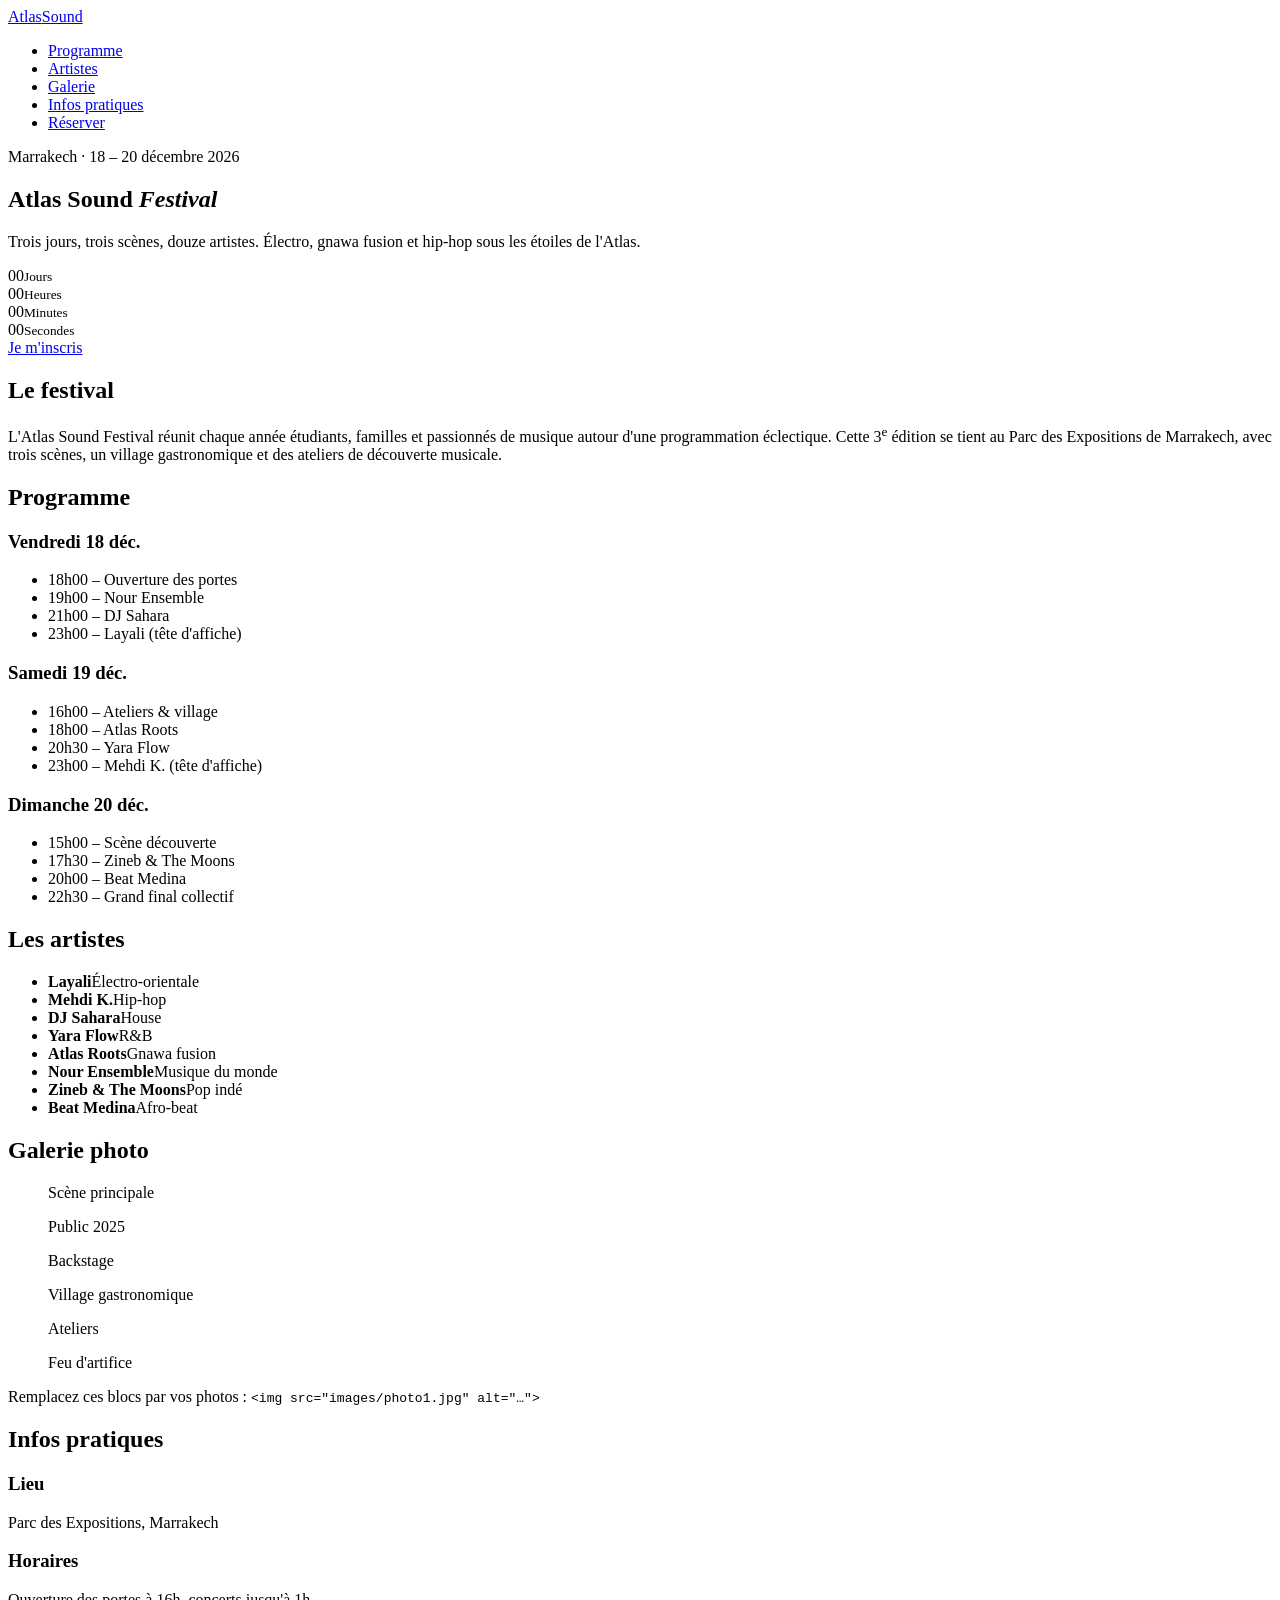
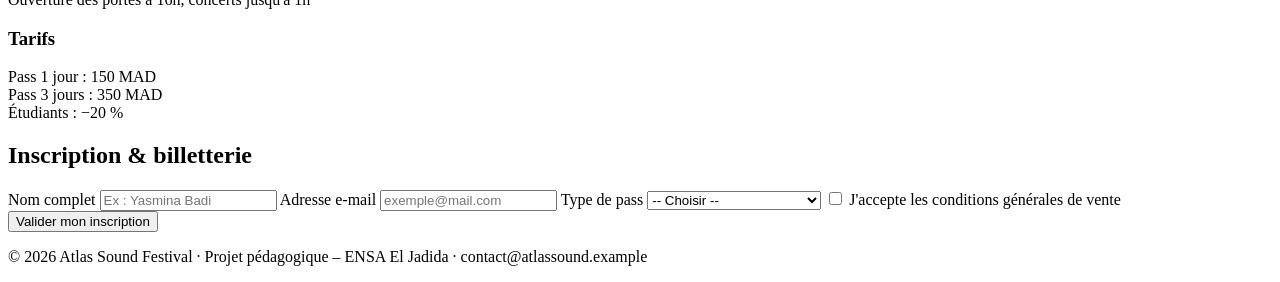
==== index.html @ ae04d4ff "feat: ajout structure HTML du festival" ====
<!DOCTYPE html>
<html lang="fr">
<head>
  <meta charset="UTF-8">
  <meta name="viewport" content="width=device-width, initial-scale=1">
  <title>Atlas Sound Festival 2026 – Festival de musique à Marrakech</title>
  <meta name="description" content="Atlas Sound Festival 2026 : 3 jours de musique, 12 artistes, une expérience inoubliable à Marrakech.">
  <link rel="stylesheet" href="style.css">
</head>
<body>

  <header class="site-header">
    <a href="#accueil" class="logo">Atlas<span>Sound</span></a>
    <nav>
      <ul>
        <li><a href="#programme">Programme</a></li>
        <li><a href="#artistes">Artistes</a></li>
        <li><a href="#galerie">Galerie</a></li>
        <li><a href="#infos">Infos pratiques</a></li>
        <li><a href="#inscription" class="btn-nav">Réserver</a></li>
      </ul>
    </nav>
  </header>

  <main>
    <!-- HERO + COMPTE À REBOURS -->
    <section id="accueil" class="hero">
      <p class="tagline">Marrakech · 18 – 20 décembre 2026</p>
      <h1>Atlas Sound <em>Festival</em></h1>
      <p class="lead">Trois jours, trois scènes, douze artistes. Électro, gnawa fusion et hip-hop sous les étoiles de l'Atlas.</p>

      <div id="countdown" class="countdown" aria-live="polite">
        <div><span id="days">00</span><small>Jours</small></div>
        <div><span id="hours">00</span><small>Heures</small></div>
        <div><span id="minutes">00</span><small>Minutes</small></div>
        <div><span id="seconds">00</span><small>Secondes</small></div>
      </div>
      <a href="#inscription" class="btn">Je m'inscris</a>
    </section>

    <!-- PRÉSENTATION -->
    <section class="section" id="presentation">
      <h2>Le festival</h2>
      <p>L'Atlas Sound Festival réunit chaque année étudiants, familles et passionnés de musique autour d'une programmation éclectique. Cette 3<sup>e</sup> édition se tient au Parc des Expositions de Marrakech, avec trois scènes, un village gastronomique et des ateliers de découverte musicale.</p>
    </section>

    <!-- PROGRAMME -->
    <section class="section alt" id="programme">
      <h2>Programme</h2>
      <div class="cards">
        <article class="card">
          <h3>Vendredi 18 déc.</h3>
          <ul>
            <li>18h00 – Ouverture des portes</li>
            <li>19h00 – Nour Ensemble</li>
            <li>21h00 – DJ Sahara</li>
            <li>23h00 – Layali (tête d'affiche)</li>
          </ul>
        </article>
        <article class="card">
          <h3>Samedi 19 déc.</h3>
          <ul>
            <li>16h00 – Ateliers & village</li>
            <li>18h00 – Atlas Roots</li>
            <li>20h30 – Yara Flow</li>
            <li>23h00 – Mehdi K. (tête d'affiche)</li>
          </ul>
        </article>
        <article class="card">
          <h3>Dimanche 20 déc.</h3>
          <ul>
            <li>15h00 – Scène découverte</li>
            <li>17h30 – Zineb & The Moons</li>
            <li>20h00 – Beat Medina</li>
            <li>22h30 – Grand final collectif</li>
          </ul>
        </article>
      </div>
    </section>

    <!-- ARTISTES -->
    <section class="section" id="artistes">
      <h2>Les artistes</h2>
      <ul class="artists">
        <li><strong>Layali</strong><span>Électro-orientale</span></li>
        <li><strong>Mehdi K.</strong><span>Hip-hop</span></li>
        <li><strong>DJ Sahara</strong><span>House</span></li>
        <li><strong>Yara Flow</strong><span>R&B</span></li>
        <li><strong>Atlas Roots</strong><span>Gnawa fusion</span></li>
        <li><strong>Nour Ensemble</strong><span>Musique du monde</span></li>
        <li><strong>Zineb & The Moons</strong><span>Pop indé</span></li>
        <li><strong>Beat Medina</strong><span>Afro-beat</span></li>
      </ul>
    </section>

    <!-- GALERIE -->
    <section class="section alt" id="galerie">
      <h2>Galerie photo</h2>
      <div class="gallery">
        <figure class="g1"><figcaption>Scène principale</figcaption></figure>
        <figure class="g2"><figcaption>Public 2025</figcaption></figure>
        <figure class="g3"><figcaption>Backstage</figcaption></figure>
        <figure class="g4"><figcaption>Village gastronomique</figcaption></figure>
        <figure class="g5"><figcaption>Ateliers</figcaption></figure>
        <figure class="g6"><figcaption>Feu d'artifice</figcaption></figure>
      </div>
      <p class="note">Remplacez ces blocs par vos photos : <code>&lt;img src="images/photo1.jpg" alt="…"&gt;</code></p>
    </section>

    <!-- INFOS PRATIQUES -->
    <section class="section" id="infos">
      <h2>Infos pratiques</h2>
      <div class="cards">
        <article class="card"><h3>Lieu</h3><p>Parc des Expositions, Marrakech</p></article>
        <article class="card"><h3>Horaires</h3><p>Ouverture des portes à 16h, concerts jusqu'à 1h</p></article>
        <article class="card"><h3>Tarifs</h3><p>Pass 1 jour : 150 MAD<br>Pass 3 jours : 350 MAD<br>Étudiants : −20 %</p></article>
      </div>
    </section>

    <!-- INSCRIPTION / BILLETTERIE -->
    <section class="section alt" id="inscription">
      <h2>Inscription & billetterie</h2>
      <form id="registerForm" novalidate>
        <label for="nom">Nom complet</label>
        <input type="text" id="nom" name="nom" placeholder="Ex : Yasmina Badi" autocomplete="name">
        <small class="error" id="err-nom"></small>

        <label for="email">Adresse e-mail</label>
        <input type="email" id="email" name="email" placeholder="exemple@mail.com" autocomplete="email">
        <small class="error" id="err-email"></small>

        <label for="pass">Type de pass</label>
        <select id="pass" name="pass">
          <option value="">-- Choisir --</option>
          <option value="1j">Pass 1 jour – 150 MAD</option>
          <option value="3j">Pass 3 jours – 350 MAD</option>
          <option value="etu">Pass étudiant – 280 MAD</option>
        </select>
        <small class="error" id="err-pass"></small>

        <label class="check"><input type="checkbox" id="cgv"> J'accepte les conditions générales de vente</label>
        <small class="error" id="err-cgv"></small>

        <button type="submit" class="btn">Valider mon inscription</button>
        <p id="formSuccess" class="success" role="status"></p>
      </form>
    </section>
  </main>

  <footer>
    <p>© 2026 Atlas Sound Festival · Projet pédagogique – ENSA El Jadida · contact@atlassound.example</p>
  </footer>

  <script src="script.js"></script>
</body>
</html>
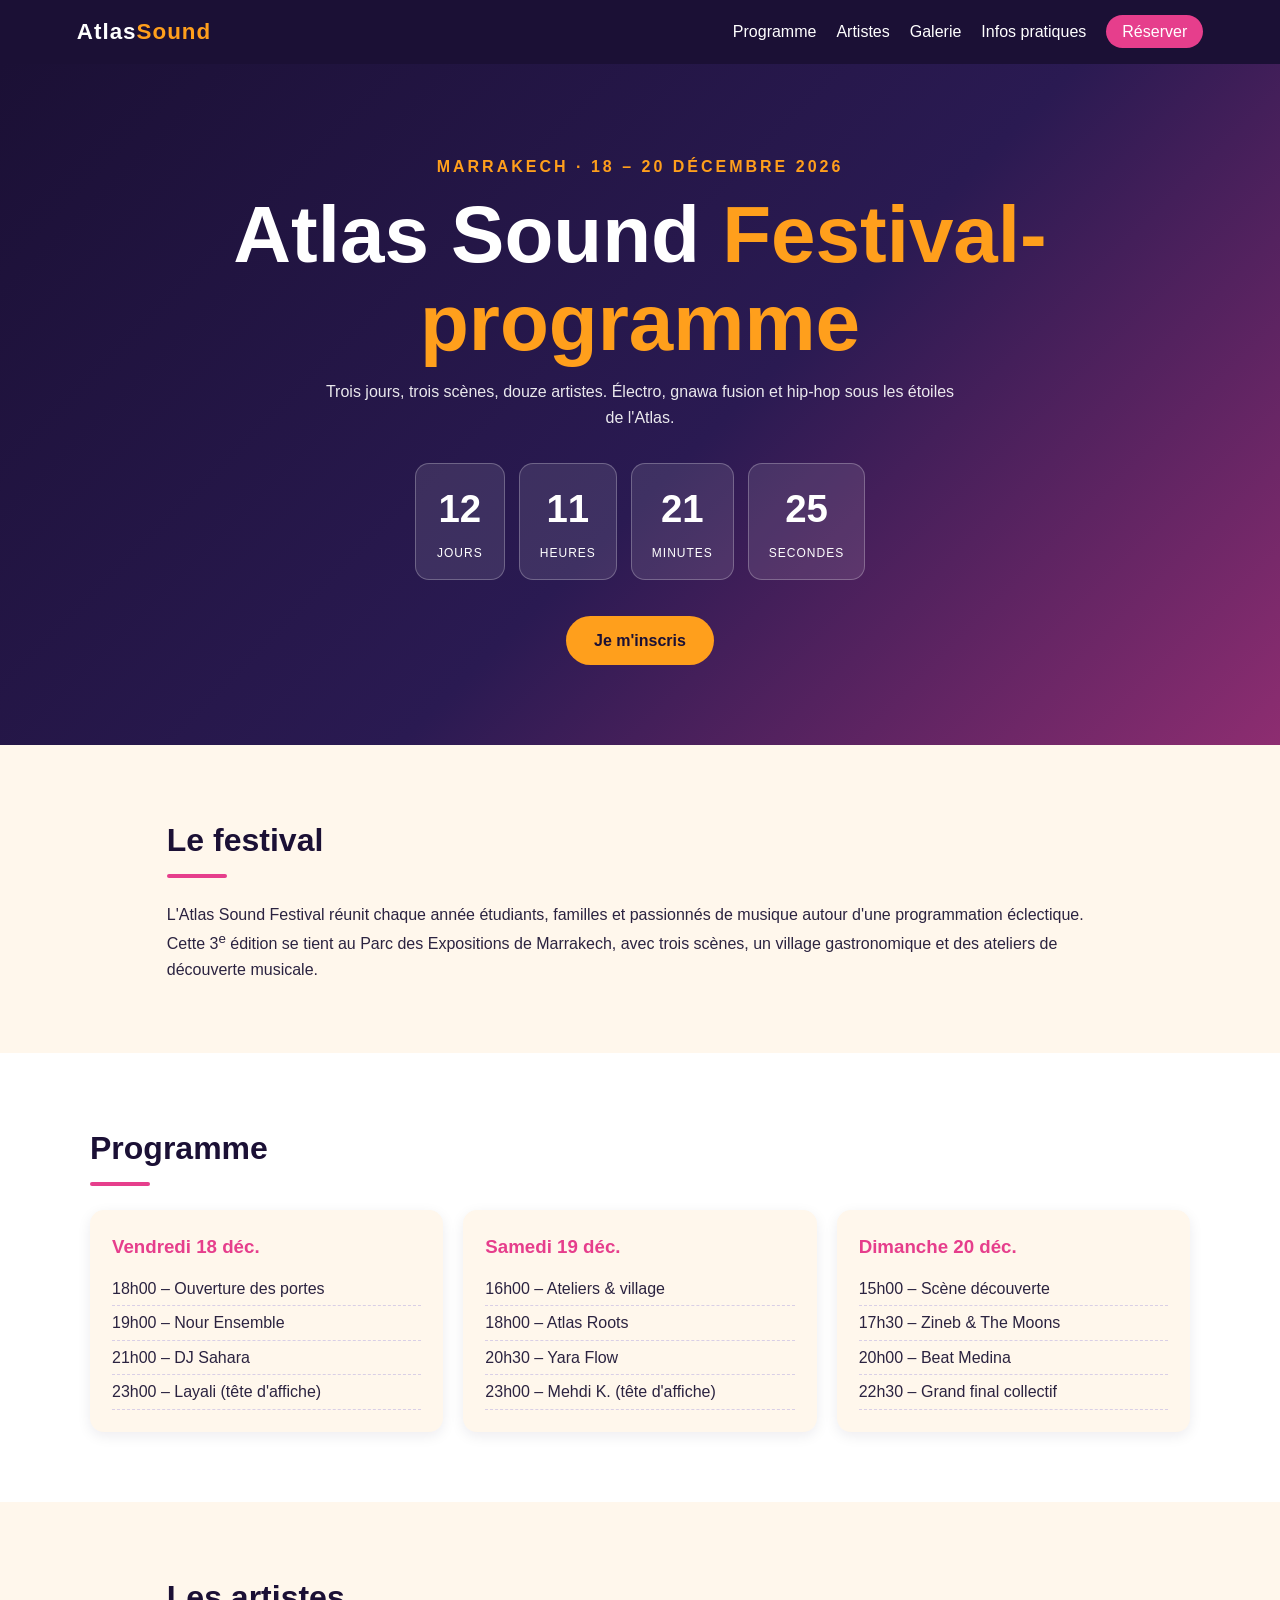
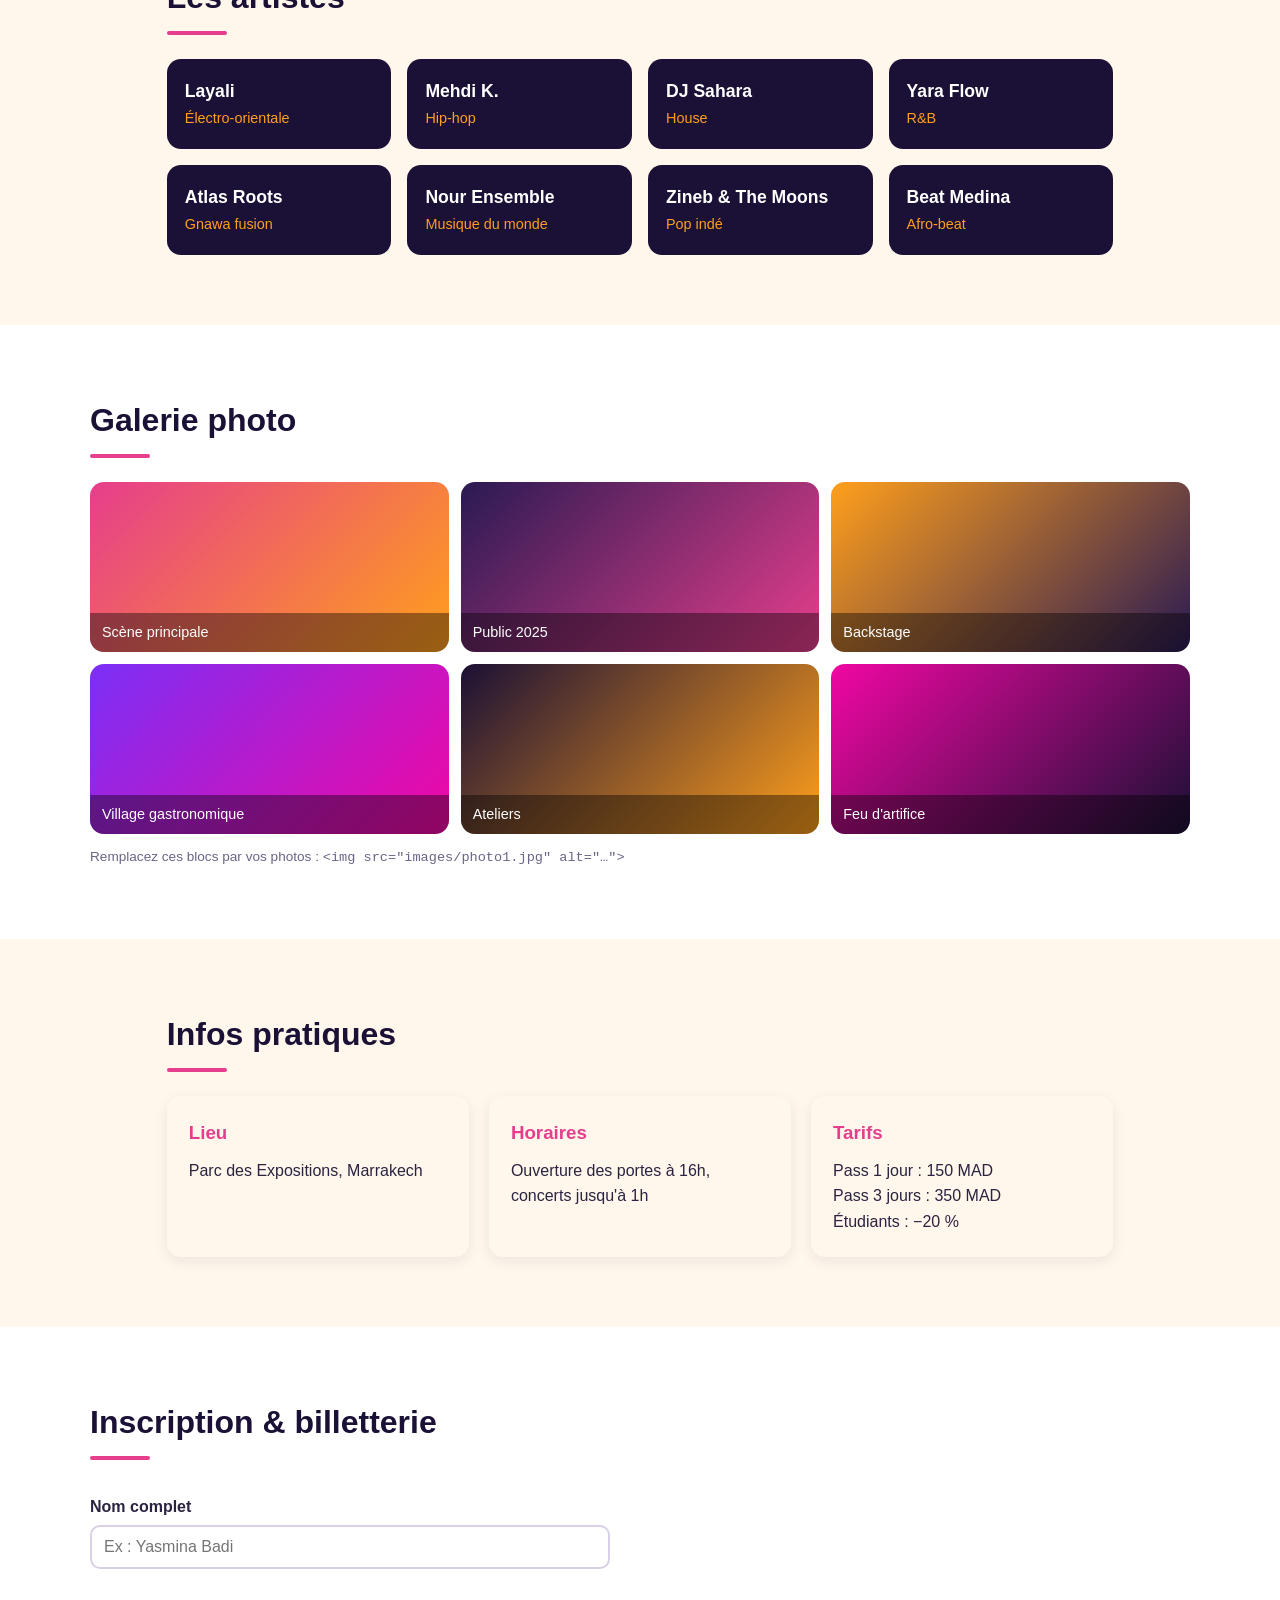
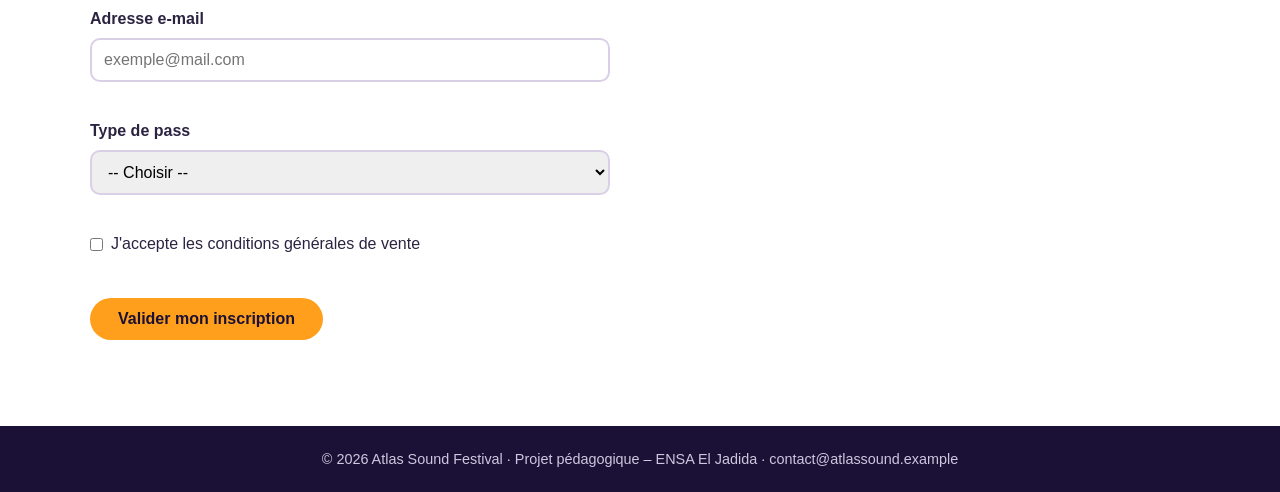
==== commit f676de29: "feat: titre version programme" ====
--- a/index.html
+++ b/index.html
@@ -26,7 +26,7 @@
     <!-- HERO + COMPTE À REBOURS -->
     <section id="accueil" class="hero">
       <p class="tagline">Marrakech · 18 – 20 décembre 2026</p>
-      <h1>Atlas Sound <em>Festival</em></h1>
+      <h1>Atlas Sound <em>Festival-programme</em></h1>
       <p class="lead">Trois jours, trois scènes, douze artistes. Électro, gnawa fusion et hip-hop sous les étoiles de l'Atlas.</p>
 
       <div id="countdown" class="countdown" aria-live="polite">
--- a/style.css
+++ b/style.css
@@ -0,0 +1,89 @@
+/* Palette : violet nuit #1b1035 | magenta #e63e8c | orange #ff9f1c | crème #fff7ec */
+:root {
+  --night: #1b1035;
+  --night-2: #2a1a52;
+  --magenta: #e63e8c;
+  --orange: #ff9f1c;
+  --cream: #fff7ec;
+  --text: #2b2340;
+  --radius: 14px;
+}
+
+* { box-sizing: border-box; margin: 0; padding: 0; }
+html { scroll-behavior: smooth; }
+body { font-family: "Segoe UI", Roboto, Arial, sans-serif; color: var(--text); background: var(--cream); line-height: 1.6; }
+a { color: inherit; text-decoration: none; }
+
+/* HEADER */
+.site-header { position: sticky; top: 0; z-index: 10; display: flex; justify-content: space-between; align-items: center; flex-wrap: wrap; gap: 8px; padding: 14px 6vw; background: var(--night); color: #fff; }
+.logo { font-weight: 800; font-size: 1.4rem; letter-spacing: 1px; }
+.logo span { color: var(--orange); }
+nav ul { display: flex; gap: 20px; list-style: none; flex-wrap: wrap; align-items: center; }
+nav a:hover { color: var(--orange); }
+.btn-nav { background: var(--magenta); padding: 8px 16px; border-radius: 999px; }
+.btn-nav:hover { color: #fff; background: #c92c77; }
+
+/* HERO */
+.hero { text-align: center; padding: 90px 6vw 80px; color: #fff; background: linear-gradient(135deg, var(--night) 0%, var(--night-2) 55%, var(--magenta) 140%); }
+.tagline { text-transform: uppercase; letter-spacing: 3px; color: var(--orange); font-weight: 600; }
+.hero h1 { font-size: clamp(2.4rem, 7vw, 5rem); line-height: 1.1; margin: 12px 0; }
+.hero h1 em { color: var(--orange); font-style: normal; }
+.lead { max-width: 640px; margin: 0 auto 32px; opacity: .9; }
+
+.countdown { display: flex; justify-content: center; gap: 14px; margin-bottom: 36px; flex-wrap: wrap; }
+.countdown div { background: rgba(255,255,255,.1); border: 1px solid rgba(255,255,255,.25); border-radius: var(--radius); padding: 14px 20px; min-width: 90px; }
+.countdown span { display: block; font-size: 2.4rem; font-weight: 800; }
+.countdown small { text-transform: uppercase; letter-spacing: 1px; font-size: .75rem; }
+
+.btn { display: inline-block; border: 0; cursor: pointer; background: var(--orange); color: var(--night); font-weight: 700; font-size: 1rem; padding: 12px 28px; border-radius: 999px; transition: transform .15s, background .15s; }
+.btn:hover { transform: translateY(-2px); background: #ffb23f; }
+
+/* SECTIONS */
+.section { padding: 70px 6vw; max-width: 1100px; margin: 0 auto; }
+.section.alt { max-width: none; background: #fff; padding-left: calc(6vw + max(0px, (100vw - 1100px) / 2 - 6vw)); padding-right: calc(6vw + max(0px, (100vw - 1100px) / 2 - 6vw)); }
+.section h2 { font-size: 2rem; margin-bottom: 24px; color: var(--night); position: relative; }
+.section h2::after { content: ""; display: block; width: 60px; height: 4px; background: var(--magenta); margin-top: 8px; border-radius: 2px; }
+
+.cards { display: grid; grid-template-columns: repeat(auto-fit, minmax(240px, 1fr)); gap: 20px; }
+.card { background: var(--cream); border-radius: var(--radius); padding: 22px; box-shadow: 0 4px 14px rgba(27,16,53,.08); }
+.alt .card { background: var(--cream); }
+.card h3 { color: var(--magenta); margin-bottom: 10px; }
+.card ul { list-style: none; }
+.card li { padding: 4px 0; border-bottom: 1px dashed #d9cfe6; }
+
+.artists { list-style: none; display: grid; grid-template-columns: repeat(auto-fit, minmax(200px, 1fr)); gap: 16px; }
+.artists li { background: var(--night); color: #fff; border-radius: var(--radius); padding: 18px; }
+.artists strong { display: block; font-size: 1.1rem; }
+.artists span { color: var(--orange); font-size: .9rem; }
+
+/* GALERIE (blocs colorés remplaçables par des <img>) */
+.gallery { display: grid; grid-template-columns: repeat(3, 1fr); gap: 12px; }
+.gallery figure { height: 170px; border-radius: var(--radius); display: flex; align-items: flex-end; overflow: hidden; }
+.gallery figcaption { width: 100%; padding: 8px 12px; color: #fff; background: rgba(0,0,0,.4); font-size: .9rem; }
+.gallery img { width: 100%; height: 100%; object-fit: cover; }
+.g1 { background: linear-gradient(135deg, #e63e8c, #ff9f1c); }
+.g2 { background: linear-gradient(135deg, #2a1a52, #e63e8c); }
+.g3 { background: linear-gradient(135deg, #ff9f1c, #2a1a52); }
+.g4 { background: linear-gradient(135deg, #7b2ff7, #f107a3); }
+.g5 { background: linear-gradient(135deg, #1b1035, #ff9f1c); }
+.g6 { background: linear-gradient(135deg, #f107a3, #1b1035); }
+.note { margin-top: 12px; font-size: .85rem; color: #6c6485; }
+
+/* FORMULAIRE */
+form { max-width: 520px; display: flex; flex-direction: column; gap: 6px; }
+label { font-weight: 600; margin-top: 10px; }
+input[type="text"], input[type="email"], select { padding: 11px 12px; border: 2px solid #d9cfe6; border-radius: 10px; font-size: 1rem; }
+input:focus, select:focus { outline: none; border-color: var(--magenta); }
+input.invalid, select.invalid { border-color: #d62839; }
+.check { display: flex; gap: 8px; align-items: center; font-weight: 400; }
+.error { color: #d62839; min-height: 1.1em; }
+.success { color: #1b8a4b; font-weight: 600; margin-top: 10px; }
+form .btn { margin-top: 14px; align-self: flex-start; }
+
+footer { background: var(--night); color: #cfc7e0; text-align: center; padding: 22px 6vw; font-size: .9rem; }
+
+/* RESPONSIVE */
+@media (max-width: 700px) {
+  .gallery { grid-template-columns: repeat(2, 1fr); }
+  nav ul { gap: 12px; font-size: .9rem; }
+}
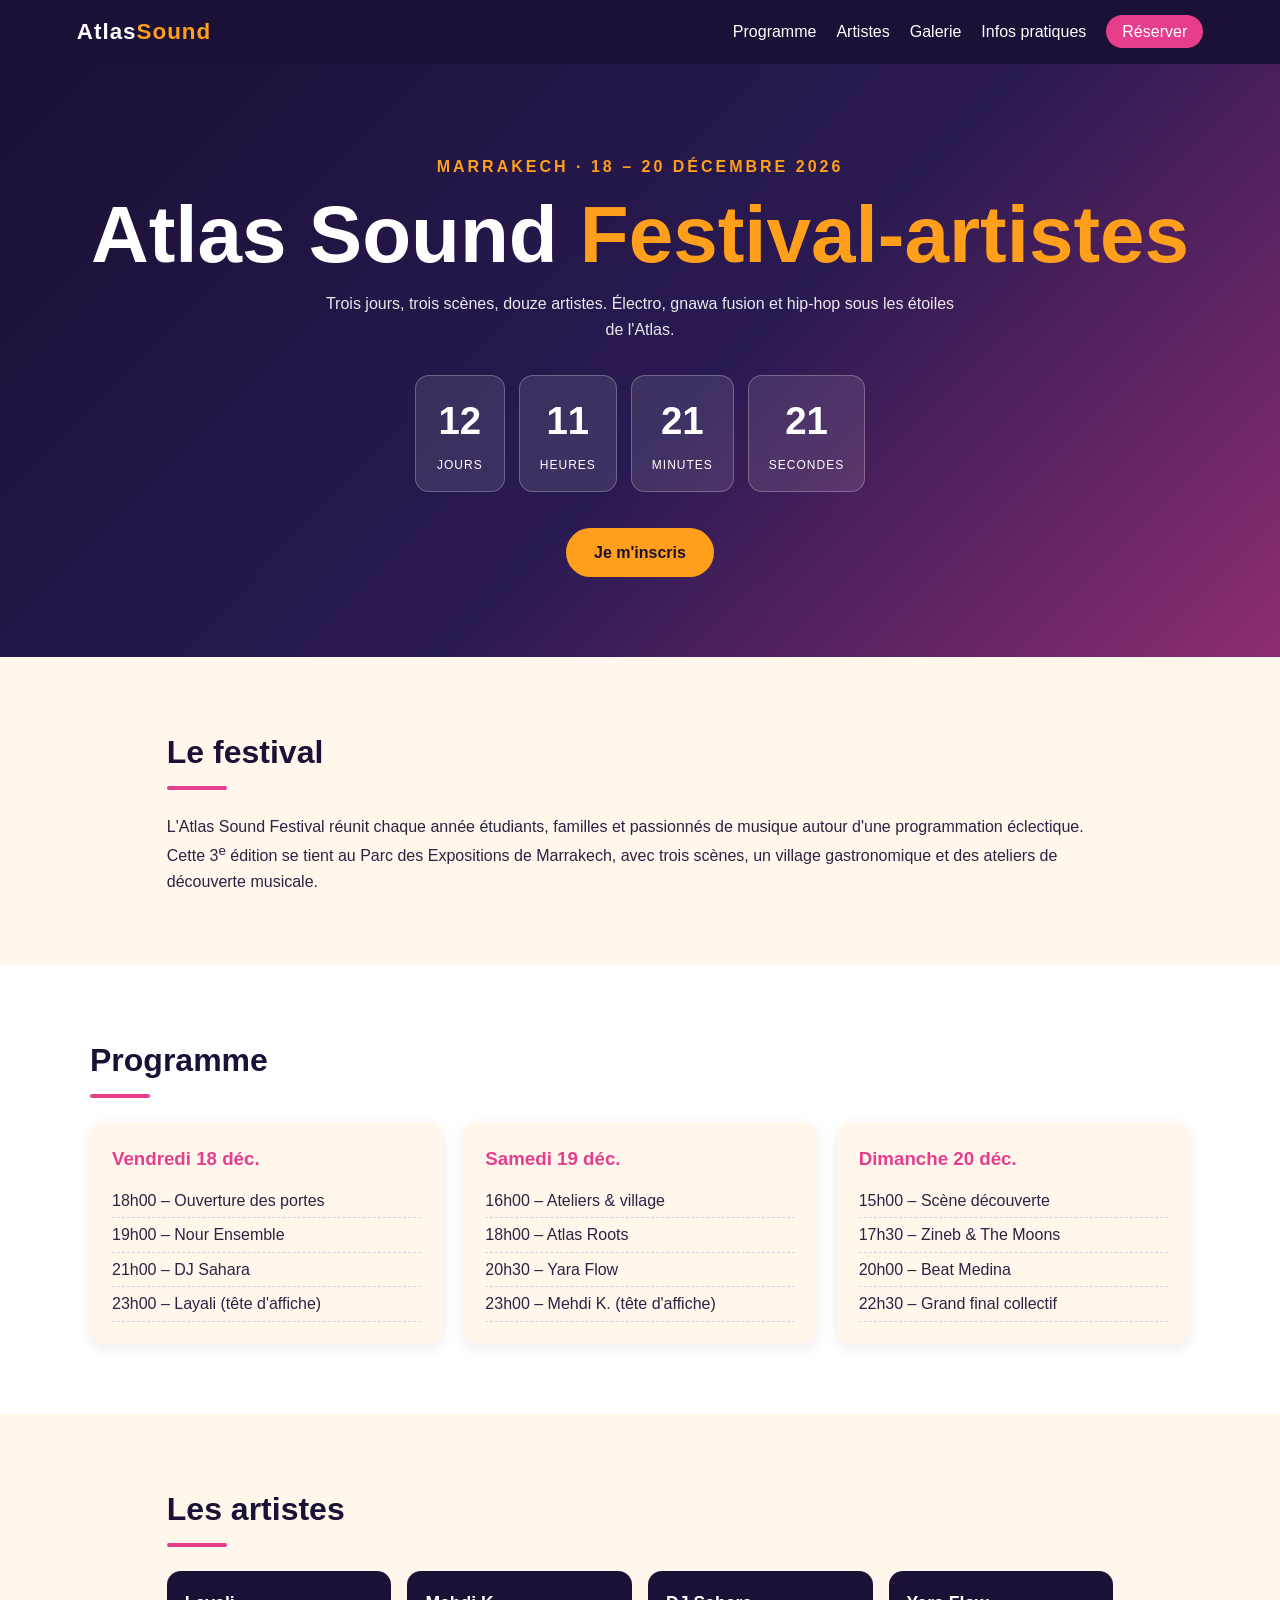
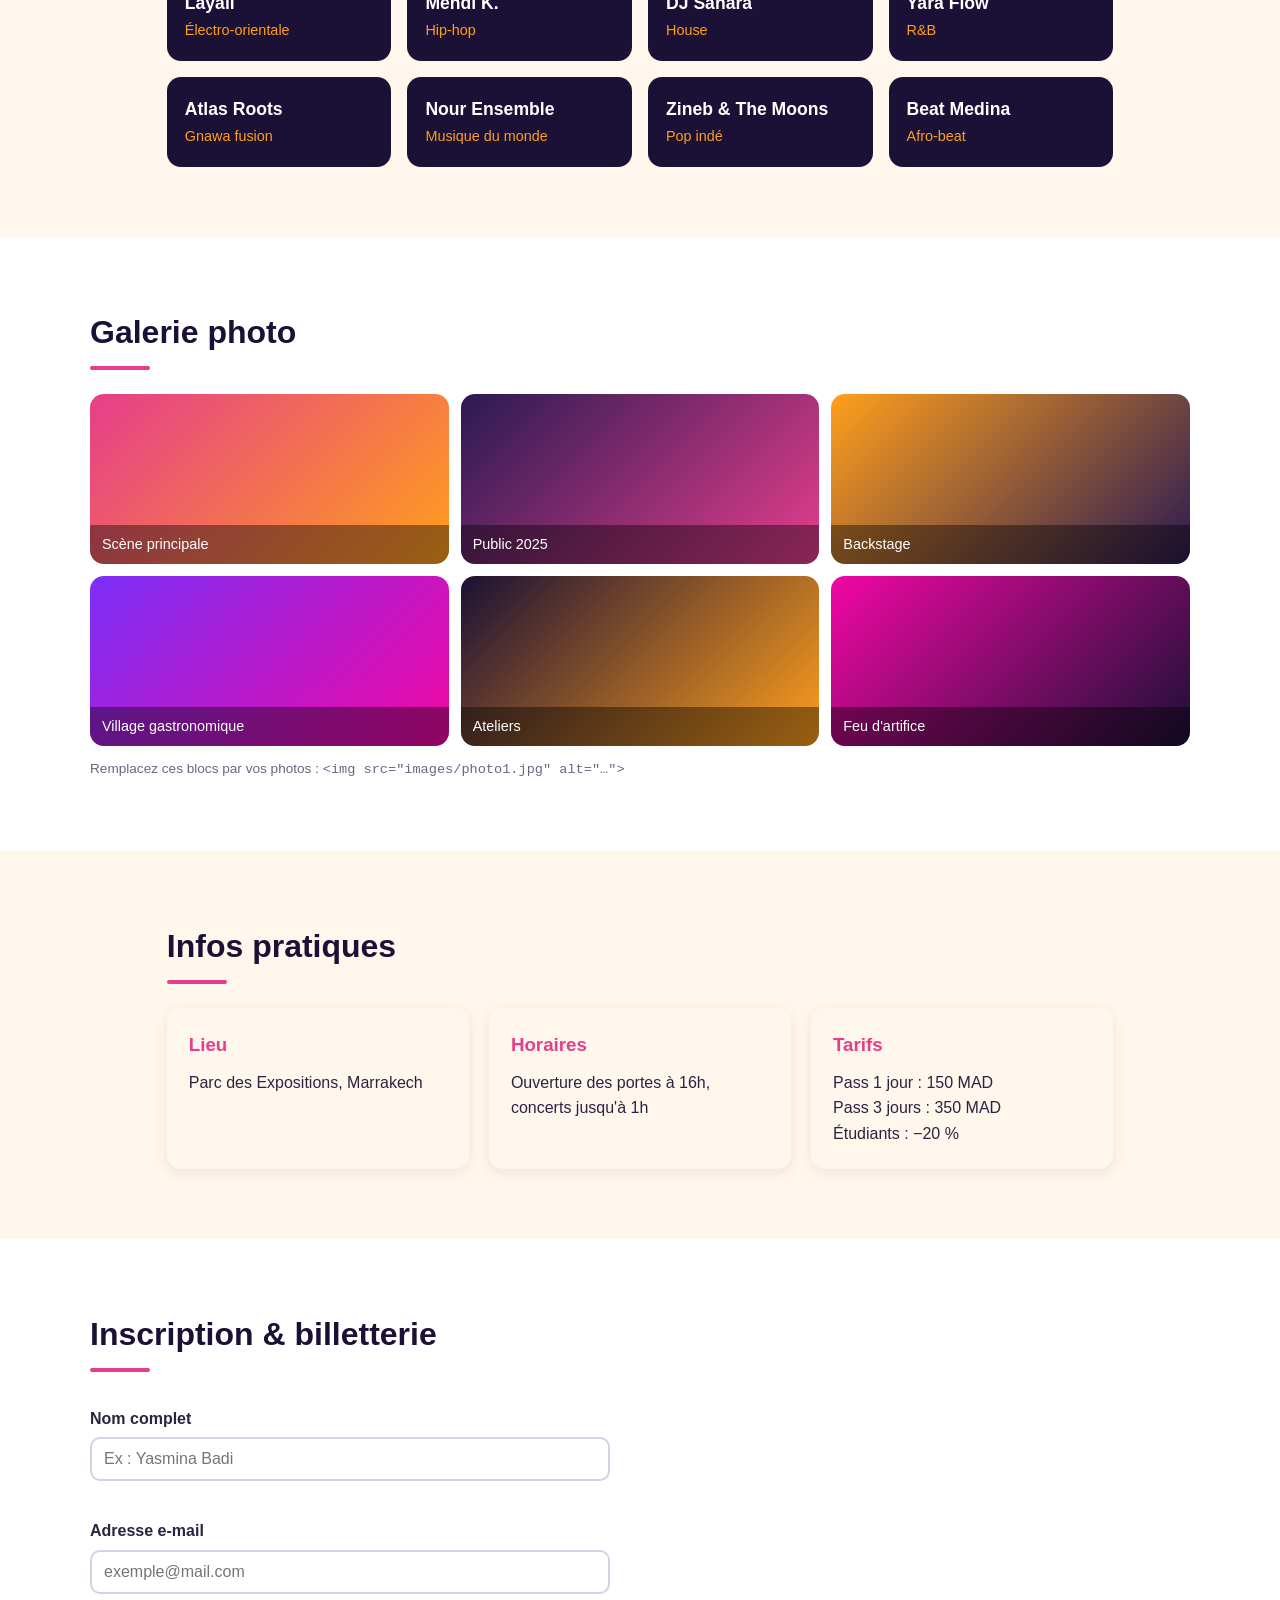
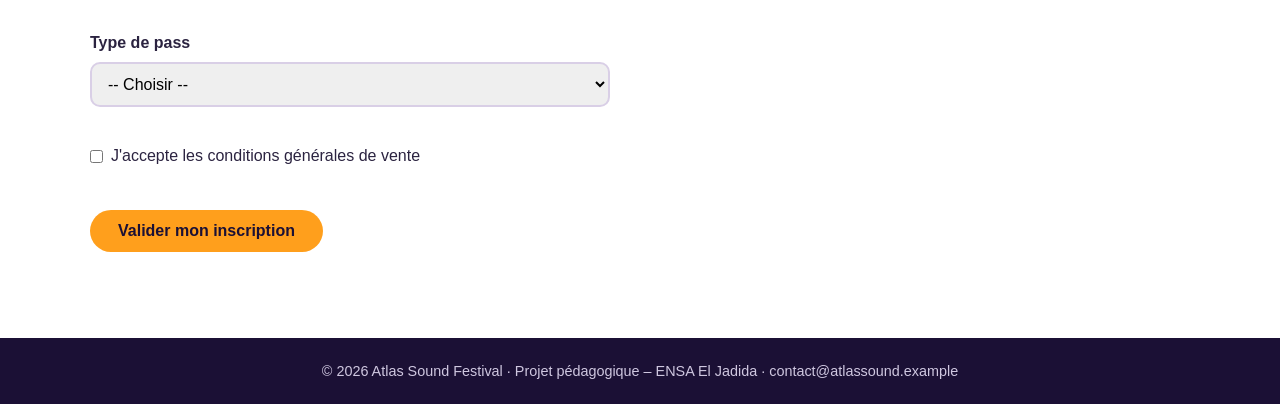
==== commit 77d56de3: "feat: titre version artistes" ====
--- a/index.html
+++ b/index.html
@@ -26,7 +26,7 @@
     <!-- HERO + COMPTE À REBOURS -->
     <section id="accueil" class="hero">
       <p class="tagline">Marrakech · 18 – 20 décembre 2026</p>
-      <h1>Atlas Sound <em>Festival-programme</em></h1>
+      <h1>Atlas Sound <em>Festival-artistes</em></h1>
       <p class="lead">Trois jours, trois scènes, douze artistes. Électro, gnawa fusion et hip-hop sous les étoiles de l'Atlas.</p>
 
       <div id="countdown" class="countdown" aria-live="polite">
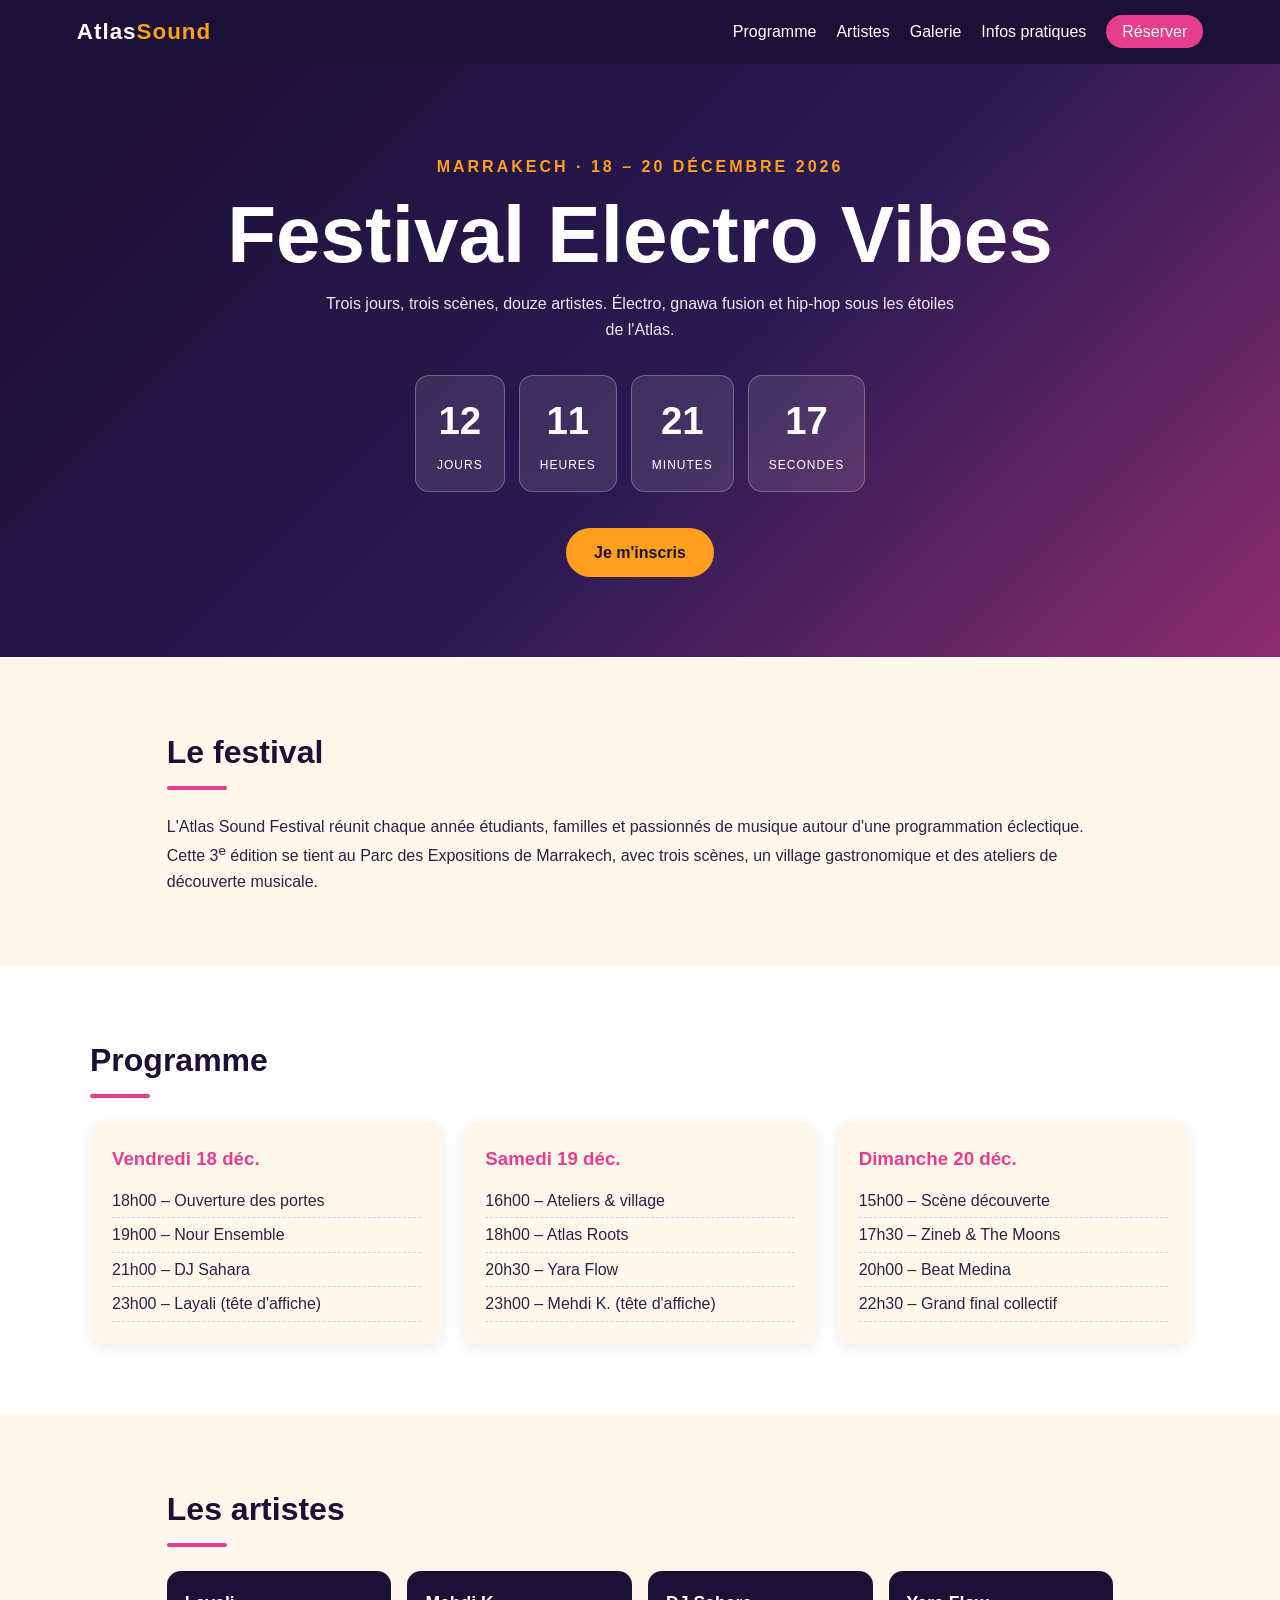
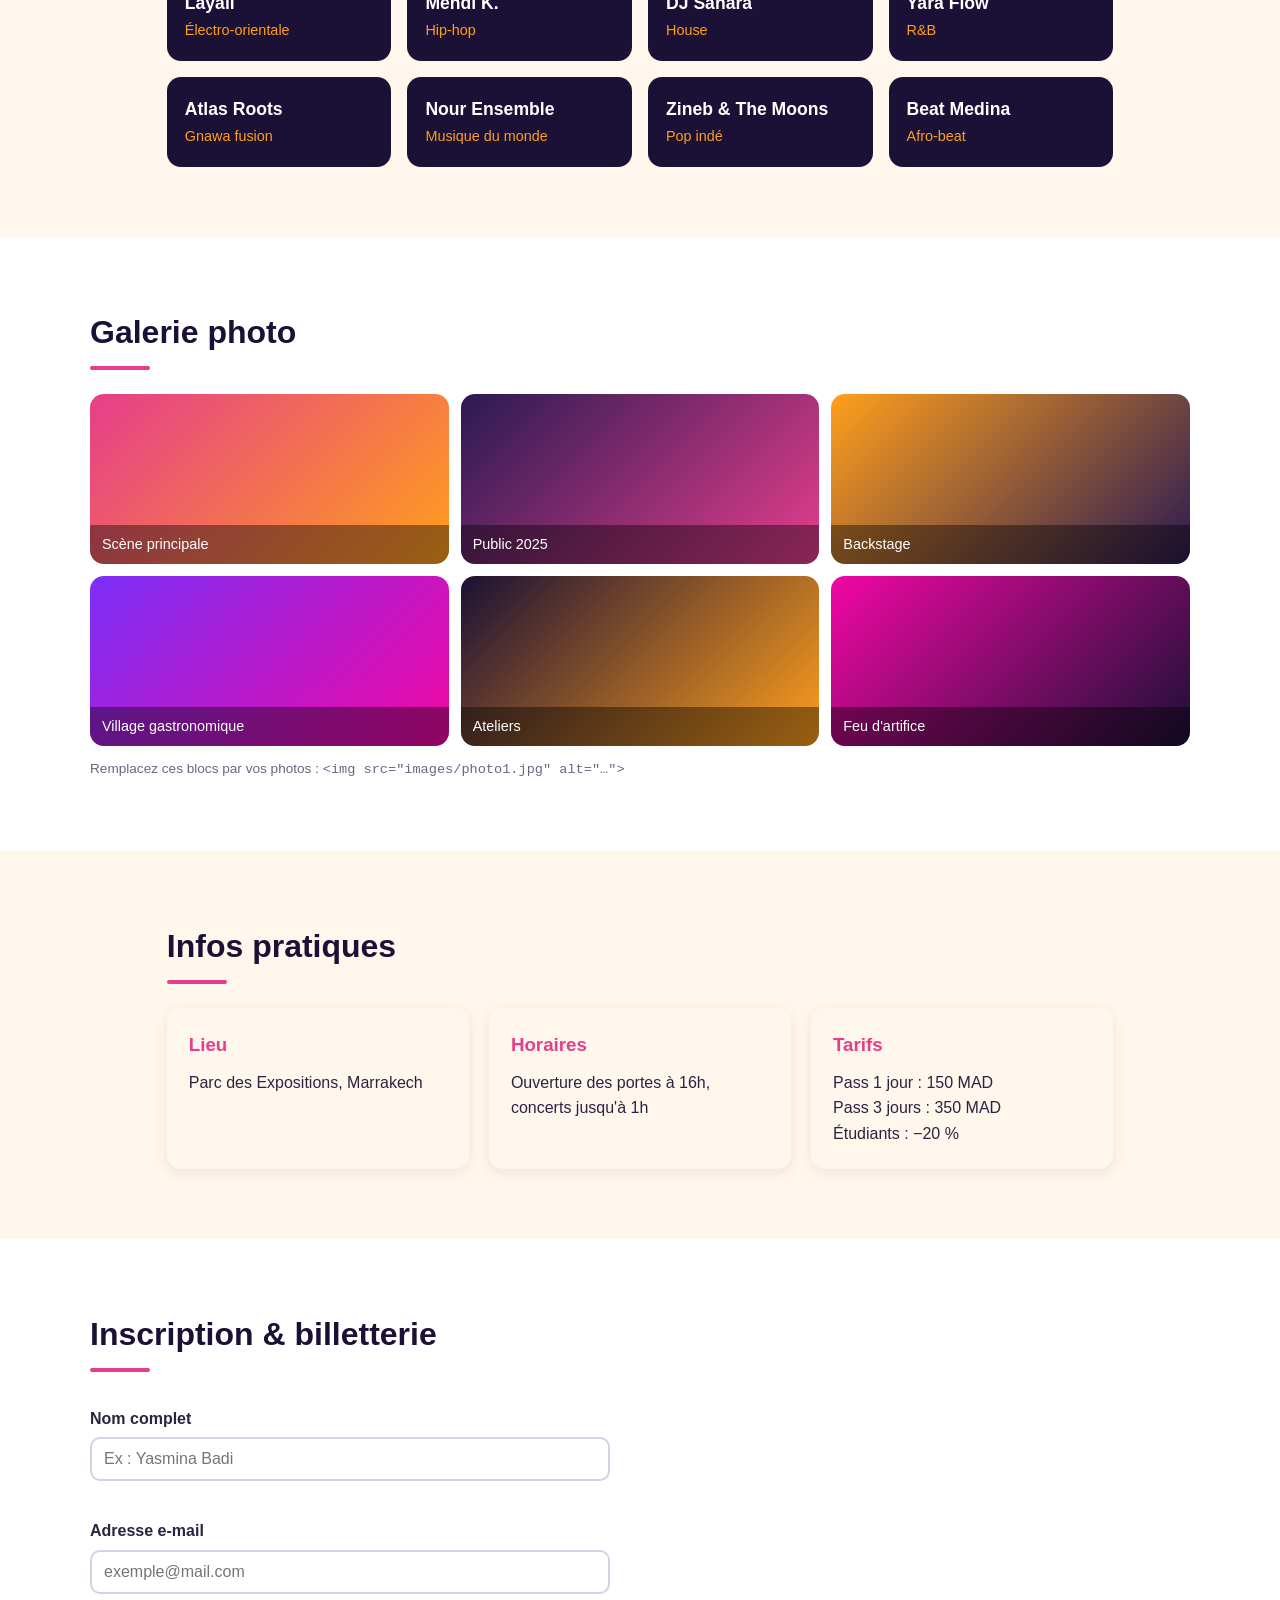
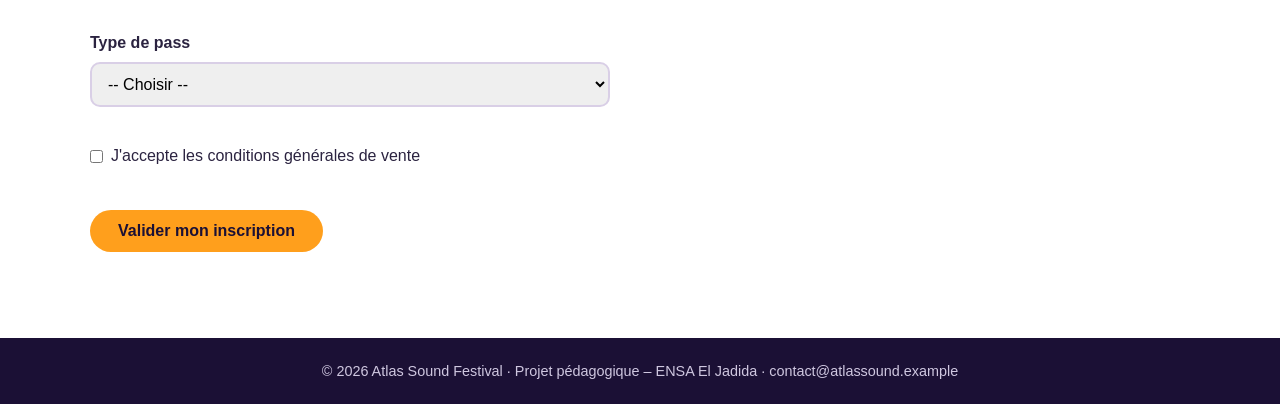
==== commit 3cbba95c: "merge: résolution du conflit" ====
--- a/index.html
+++ b/index.html
@@ -26,7 +26,7 @@
     <!-- HERO + COMPTE À REBOURS -->
     <section id="accueil" class="hero">
       <p class="tagline">Marrakech · 18 – 20 décembre 2026</p>
-      <h1>Atlas Sound <em>Festival-artistes</em></h1>
+      <h1>Festival Electro Vibes</h1>
       <p class="lead">Trois jours, trois scènes, douze artistes. Électro, gnawa fusion et hip-hop sous les étoiles de l'Atlas.</p>
 
       <div id="countdown" class="countdown" aria-live="polite">
